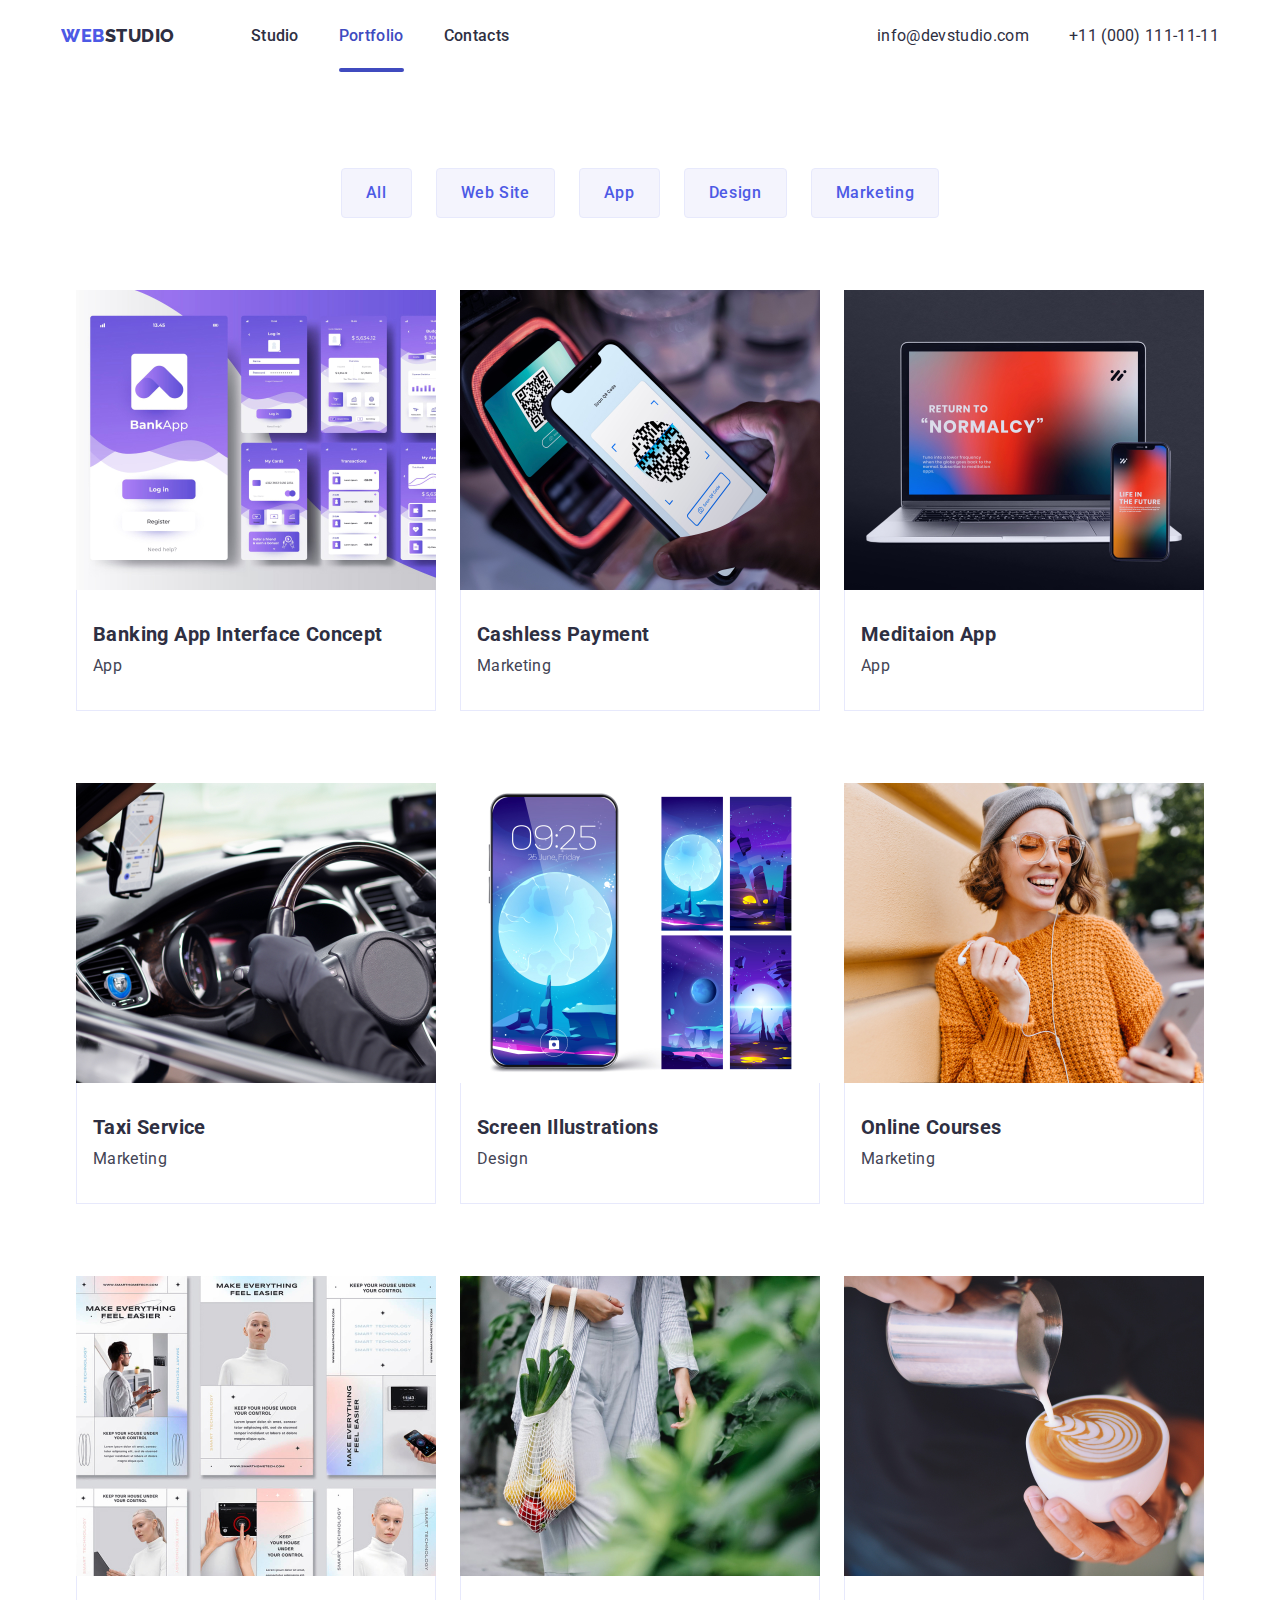
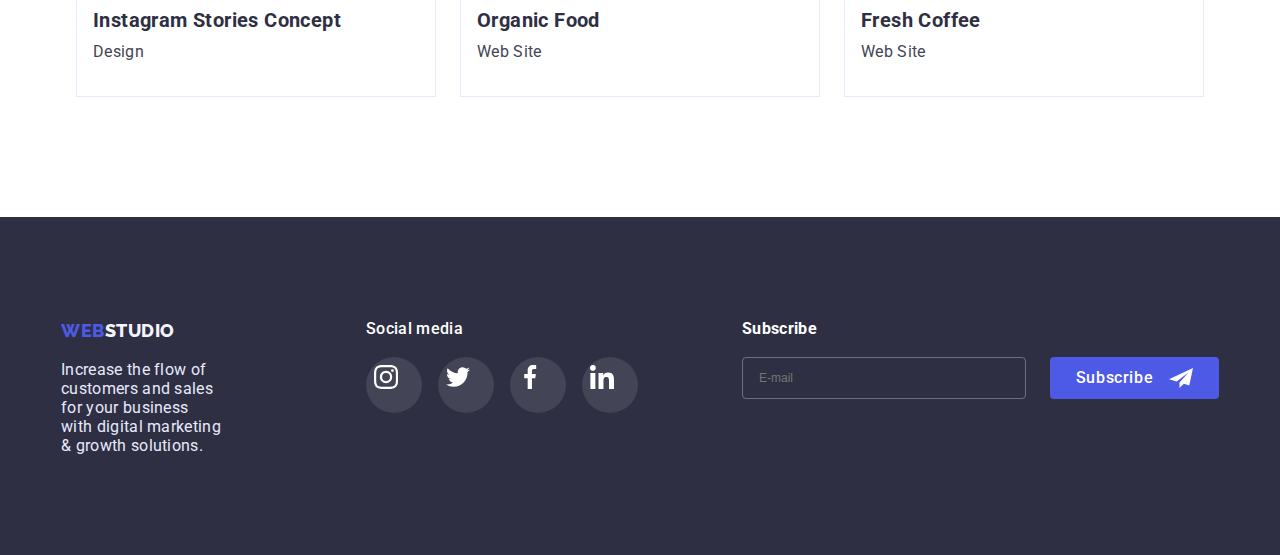
==== portfolio.html @ fb66b6a6 "Initial commit" ====
<!DOCTYPE html>
<html lang="en">
  <head>
    <meta charset="UTF-8" />
    <meta http-equiv="X-UA-Compatible" content="IE=edge" />
    <meta name="viewport" content="width=device-width, initial-scale=1.0" />
    <title>Portfolio</title>
    <link
      href="https://fonts.googleapis.com/css2?family=Raleway:wght@800&family=Roboto:wght@400;500;700;900&display=swap"
      rel="stylesheet"
    />
    <link
      rel="stylesheet"
      href="https://cdnjs.cloudflare.com/ajax/libs/modern-normalize/1.1.0/modern-normalize.min.css"
      integrity="sha512-wpPYUAdjBVSE4KJnH1VR1HeZfpl1ub8YT/NKx4PuQ5NmX2tKuGu6U/JRp5y+Y8XG2tV+wKQpNHVUX03MfMFn9Q=="
      crossorigin="anonymous"
      referrerpolicy="no-referrer"
    />
    <link rel="stylesheet" href="./css/styles.css" />
  </head>
  <body class="font-family">
    <!-- шапка профілю -->
    <header class="header">
      <div class="container header-container">
        
        <nav class="header-nav">
          <a href="./index.html" class="logo link"><span class="logo-part">Web</span>Studio</a>
          <button type="button" class="menu-toggle js-open-menu" aria-expanded="false" aria-controls="mobile-menu">
                    <svg class="mobile-icon" aria-label="mobile menu switcher">
                        <use href="./images/icons.svg#icon-menu-hamburger" class="icon-menu"></use>
                    </svg>
                </button>
          <ul class="site-nav list">
            <li  class="item"><a href="./index.html" class="link">Studio</a></li>
            <li  class="item">
              <a href="./portfolio.html" class="link active-link"
                >Portfolio</a
              >
            </li>
            <li class="item"><a href="#" class="link">Contacts</a></li>
          </ul>
        </nav>

        <address class="address-nav">
          <ul class="auth-nav list">
              <li class="item"><a href="mailto:info@devstudio.com" class="contacts link">info@devstudio.com</a></li>
              <li class="item"><a href="tel:+110001111111" class="contacts link">+11 (000) 111-11-11</a></li>
          </ul>
      </address>
      
    </div>
    </header>
    <!-- button-btn -->
    <main>
      <section class="section examples">
        <div class="container">
          <h1 hidden>All</h1>
          <ul class="list filter-btns">
            <li class="item">
              <button  type="button" class="button btn-secondary">All</button>
            </li>

            <li class="item"> 
              <button type="button" class="button btn-secondary" >Web Site</button>
            </li>

            <li class="item">
              <button type="button" class="button btn-secondary" >App</button>
            </li>

            <li class="item">
              <button  type="button" class="button btn-secondary">Design</button>
            </li>

            <li class="item">
              <button  type="button" class="button btn-secondary">Marketing</button>
            </li>
          </ul>

          <h2 hidden>Card</h2>

          <ul class="list works-list">
            <li class="portfolio">
              <a href="" class="link">
                <div class="product-thumb">
                  <img srcset="./images/portfolio1.jpg 1x, ./images/portfolio1@2x.jpg 2x" src="./images/portfolio1.jpg" alt="example of work 1" class="work-example" width="360">
                  <div class="overlay">
                    <p class="overlay-text">
                      14 Stylish and User-Friendly App Design Concepts · Task
                      Manager App · Calorie Tracker App · Exotic Fruit Ecommerce
                      App · Cloud Storage App
                    </p>
                  </div>
                </div>
                
                <div class="portfolio-content">
                  <h3 class="title">Banking App Interface Concept</h3>

                  <p class="text">App</p>
                </div>
              </a>
            </li>

            <li class="portfolio">
              <a href="" class="link">
                <div class="product-thumb">
                  <img srcset="./images/portfolio2.jpg 1x, ./images/portfolio2@2x.jpg 2x" src="./images/portfolio2.jpg" alt="example of work 3" class="work-example" width="360">
                  <div class="overlay-text">
                    <p >
                      14 Stylish and User-Friendly App Design Concepts · Task
                      Manager App · Calorie Tracker App · Exotic Fruit Ecommerce
                      App · Cloud Storage App
                    </p>
                  </div>
                </div>
                
          <div class="portfolio-content">
                  <h3 class="title">Cashless Payment</h3>
                  <p class="text">Marketing</p>
                </div>
              </a>
            </li>
            <li class="portfolio">
              <a href="" class="link">
                <div class="overlay">
                  <img srcset="./images/portfolio3.jpg 1x, ./images/portfolio3@2x.jpg 2x" src="./images/portfolio3.jpg" alt="example of work 3" class="work-example" width="360">
                  <div class="overlay-text">
                    <p >
                      14 Stylish and User-Friendly App Design Concepts · Task
                      Manager App · Calorie Tracker App · Exotic Fruit Ecommerce
                      App · Cloud Storage App
                    </p>
                  </div>
                  </div>
                <div class="portfolio-content">
                  <h3 class="title">Meditaion App</h3>
                  <p class="text">App</p>
                </div>
              </a>
            </li>
            <li class="portfolio">
              <a href="" class="link">
                <div class="overlay">
                  <img srcset="./images/portfolio4.jpg 1x, ./images/portfolio4@2x.jpg 2x" src="./images/portfolio4.jpg" alt="example of work 3" class="work-example" width="360">
                  <div class="overlay-text">
                    <p >
                      14 Stylish and User-Friendly App Design Concepts · Task
                      Manager App · Calorie Tracker App · Exotic Fruit Ecommerce
                      App · Cloud Storage App
                    </p>
                  </div>
                </div>
               
                <div class="portfolio-content">
                  <h3 class="title">Taxi Service</h3>
                  <p class="text">Marketing</p>
                </div>
              </a>
            </li>
            <li class="portfolio">
              <a href="" class="link">
                <div class="product-thumb">
                  <div class="overlay">
                    <img srcset="./images/portfolio5.jpg 1x, ./images/portfolio5@2x.jpg 2x" src="./images/portfolio5.jpg" alt="example of work 3" class="work-example" width="360">
                  <div class="overlay-text">
                    <p >
                      14 Stylish and User-Friendly App Design Concepts · Task
                      Manager App · Calorie Tracker App · Exotic Fruit Ecommerce
                      App · Cloud Storage App
                    </p>
                  </div>
                </div>
                </div>
                <div class="portfolio-content">
                  <h3 class="title">Screen Illustrations</h3>
                  <p class="text">Design</p>
                </div>
              </a>
            </li>
            <li class="portfolio">
              <a href="" class="link">
                <div class="product-thumb">
                  <img srcset="./images/portfolio6.jpg 1x, ./images/portfolio6@2x.jpg 2x" src="./images/portfolio6.jpg" alt="example of work 3" class="work-example" width="360">
                  <div class="overlay-text">
                    <p >
                      14 Stylish and User-Friendly App Design Concepts · Task
                      Manager App · Calorie Tracker App · Exotic Fruit Ecommerce
                      App · Cloud Storage App
                    </p>
                  </div>
                </div>
             
                <div class="portfolio-content">
                  <h3 class="title">Online Courses</h3>
                  <p class="text">Marketing</p>
                </div>
              </a>
            </li>
            <li class="portfolio">
              <a href="." class="link">
                <div class="product-thumb">
                  <div class="overlay">
                    <img srcset="./images/portfolio7.jpg 1x, ./images/portfolio7@2x.jpg 2x" src="./images/portfolio7.jpg" alt="example of work 3" class="work-example" width="360">
                  <div class="overlay-text">
                    <p >
                      14 Stylish and User-Friendly App Design Concepts · Task
                      Manager App · Calorie Tracker App · Exotic Fruit Ecommerce
                      App · Cloud Storage App
                    </p>
                  </div>
                </div>
              </div>
                <div class="portfolio-content">
                  <h3 class="title">Instagram Stories Concept</h3>
                  <p class="text">Design</p>
                </div>
              </a>
            </li>
            <li class="portfolio">
              <a href="" class="link">
                <div class="product-thumb">
                  <div class="overlay">
                  <img srcset="./images/portfolio8.jpg 1x, ./images/portfolio8@2x.jpg 2x" src="./images/portfolio8.jpg" alt="example of work 3" class="work-example" width="360">
                  <div class="overlay-text">
                  <p>
                      14 Stylish and User-Friendly App Design Concepts · Task
                      Manager App · Calorie Tracker App · Exotic Fruit Ecommerce
                      App · Cloud Storage App
                    </p>
                  </div>
                </div>
              </div>
                <div class="portfolio-content">
                  <h3 class="title">Organic Food</h3>
                  <p class="text">Web Site</p>
                </div>
              </a>
            </li>
            <li class="portfolio">
              <a href="" class="link">
                <div class="product-thumb">
                  <div class="overlay">
                  <img srcset="./images/portfolio9.jpg 1x, ./images/portfolio9@2x.jpg 2x" src="./images/portfolio9.jpg" alt="example of work 3" class="work-example" width="360">
                  <div class="overlay-text">
                    <p >
                      14 Stylish and User-Friendly App Design Concepts · Task
                      Manager App · Calorie Tracker App · Exotic Fruit Ecommerce
                      App · Cloud Storage App
                    </p>
                  </div>
                </div>
              </div>
                <a href="" class="link">
                            
                <div class="portfolio-content">
                  <h3 class="title">Fresh Coffee</h3>
                  <p class="text">Web Site</p>
                </div>
              </a>
            </li>
          </ul>
        </div>
      </section>
    </main>
    <footer class="footer">
    <div class="container ">
      <div class="footer-container">
        <div class="footer-info">
          <a href="./index.html" class="logo link footer-logo"><span class="logo-part">Web</span>Studio</a>
          <p class="footer-text">Increase the flow of customers and sales for your business with digital marketing
              & growth
              solutions.</p>

        </div>
        <!-- Sicial media icons -->
        <div class="footer-social-media">
          <p class="title">Social media</p>
          <ul class="list">
            <li class="item">
              <a class="link social-media-link" href="#">
                <svg class="sc-md-icon">
                  <use href="./images/icons.svg#icon-instagram"></use>
                </svg>
              </a>
            </li>

            <li class="item">
              <a class="link social-media-link" href="#">
                <svg class="sc-md-icon">
                  <use href="./images/icons.svg#icon-twitter"></use>
                </svg>
              </a>
            </li>
            <li class="footer-socials-item">
              <a class="link social-media-link" href="#">
                <svg class="sc-md-icon">
                  <use href="./images/icons.svg#icon-facebook"></use>
                </svg>
              </a>
            </li>
            <li class="footer-socials-item">
              <a class="link social-media-link" href="#">
                <svg class="sc-md-icon">
                  <use href="./images/icons.svg#icon-linkedin"></use>
                </svg>
              </a>
            </li>
          </ul>
        </div>
        <form action="#" class="subscribe-form">
          <h3 class="title footer-form-title">Subscribe</h3>
          <div class="subscribe-field">
              <label for="email" class="subscribe-field">
                  <input type="mail" name="email" id="email" placeholder="E-mail" class="mail-input">
              </label>
              <button type="submit" class=" button subscribe-button">
                  Subscribe
                  <svg class="subscribe-icon">
                      <use href="./images/icons.svg#icon-telegram"></use>
                  </svg>

              </button>
          </div>

      </form>
      </div>
      </div>
    </footer>
    <!-- mobile menu -->
    <div class="menu-container js-menu-container" id="mobile-menu">
      <button class="menu-toggle js-close-menu">
        <svg class="mobile-icon-close">
          <use href="./images/icons.svg#icon-close-black"></use>
        </svg>
      </button>
      <div class="mobile-nav">
        <ul class="mobile-menu list">
          <li class="item"><a href="./index.html" class="link current-mobile">Studio</a></li>
          <li class="item">
            <a href="./portfolio.html" class="link">Portfolio</a>
          </li>
          <li class="item"><a href="" class="link  ">Contacts</a></li>
        </ul>
        <div class="mobile-menu-contacts">
          <ul class="mobile-auth-nav list">
            <li class="item">
              <a href="tel:+110001111111" class="tel link "
                >+11 (000) 111-11-11</a
              >
            </li>
            <li class="item">
              <a href="mailto:info@devstudio.com" class="link mail"
                >info@devstudio.com</a
              >
            </li>
          </ul>
          <ul class="list soc-med-list">
            <li class="item">
              <a href="" class="soc-med-link">
                <svg class="soc-med-icon">
                  <use href="./images/icons.svg#icon-instagram"></use>
                </svg>
              </a>
            </li>
            <li class="item">
              <a href="" class="soc-med-link">
                <svg class="soc-med-icon">
                  <use href="./images/icons.svg#icon-twitter"></use>
                </svg>
              </a>
            </li>
            <li class="item">
              <a href="" class="soc-med-link">
                <svg class="soc-med-icon">
                  <use href="./images/icons.svg#icon-facebook"></use>
                </svg>
              </a>
            </li>
            <li class="item">
              <a href="" class="soc-med-link">
                <svg class="soc-med-icon">
                  <use href="./images/icons.svg#icon-linkedin"></use>
                </svg>
              </a>
            </li>
          </ul>
        </div>
      </div>
    </div>
  
    <script src="./js/modal-menu.js"></script>
  </body>
</html>
---- css/styles.css ----
:root {
    --primary-text-color: #434455;
    --secondary-text-color: #2E2F42;
    --third-text-color: #E7E9FC;

    --primary-bg-color: #fff;
    --second-bg-color: #F4F4FD;


    --accent-color: #4D5AE5;
    --secondary-accent-color: #404BBF;
    --customers-color: #8E8F99;
    
}

body {

    color: var(--primary-text-color);
    font-family: Roboto, sans-serif;
    letter-spacing: 0.02em;
    margin: 0;


}

h1,
h2,
h3,
h4,
h5,
h6,
p,
ul {
    margin: 0;

    padding: 0;
}



@media screen and (min-width: 320px) {

    html,
    .header,
    .footer,
    .container,
    .section,
    .backdrop,
    .menu-container {
        overflow-x: hidden;
    }

}




.section {
    padding-bottom: 77px;
    padding-top: 77px;
}



@media screen and (min-width: 768px) {
    .section {
        padding-bottom: 96px;
        padding-top: 96px;
      
    }
}



.container {
    margin-left: auto;
    margin-right: auto;
    width: 100%;

}


@media screen and (min-width: 428px) {

    .container,
    .footer-container {
        width: 396px;
    }
}


@media screen and (min-width: 768px) {
    .container {
        width: 768px;
    }

    .footer-container {
        width: 552px;
    }
}



@media screen and (min-width: 1200px) {

    .container,
    .footer-container {
        width: 100%;
        max-width: 1158px;
    }
}

.logo {
    color: var(--secondary-text-color);
    font-family: Raleway, sans-serif;
    ;
    font-weight: 800;
    font-size: 18px;
    letter-spacing: 0.03em;
    text-transform: uppercase;
    line-height: 1.17;
}



.logo-part {
    color: var(--accent-color);
}

.hero-title {
    font-size: 36px;
    color: var(--primary-bg-color);
    letter-spacing: 0.02em;
    line-height: 1.07;
    text-align: center;
    
    margin-bottom: 72px;
    margin-left: auto;
    margin-right: auto;

}

@media screen and (max-width: 767px) {
    .hero-title {
        width: calc(100% - 112px);
        max-width: 318px;
    }
}

@media screen and (min-width: 768px) {
    .hero-title {
        width: 496px;
        font-size: 56px;
        margin-bottom: 40px;
    }
}

@media screen and (min-width: 1200px) {
    .hero-title {

        text-align: center;
        margin: 0 auto 48px auto;
        width: 496px;


    }
}


.section-title {
    font-size: 36px;
    line-height: 1.11;
    color: var(--secondary-text-color);
    text-transform: capitalize;
    text-align: center;
    letter-spacing: 0.02em;
}

.title {
    font-size: 20px;
    color: var(--secondary-text-color);
    line-height: 1.2;
    letter-spacing: 0.02em;
    margin-bottom: 1px;
}


.text {
    line-height: 1.5;
    color: var(--primary-text-color);
}



.list {
    list-style: none;
}

.link {
    text-decoration: none;
}

.button {
    color: var(--primary-bg-color);
    background-color: var(--accent-color);
    border-radius: 4px;
    border: 1px solid transparent;
    font-family: Roboto, sans-serif;
    letter-spacing: 0.04em;
    font-size: 16px;
    font-weight: 500;
    line-height: 1.5;
    cursor: pointer;
    min-width: 169px;
    text-align: center;
    padding: 16px 32px;
    transition-property: color, background-color, box-shadow;
    transition-duration: 250ms;
    transition-timing-function: cubic-bezier(0.4, 0, 0.2, 1);
}



.button:hover,
.button:focus {
    color: var(--primary-bg-color);
    background-color: var(--secondary-accent-color);
    box-shadow: 0px 4px 4px rgba(0, 0, 0, 0.15);
}


.header-nav {
    display: flex;
    align-items: center;
}

@media screen and (max-width: 767px) {
    .header {
        padding: 24px 16px;
    }

    .site-nav,
    .address-nav {
        display: none;
    }


    .header-nav {
        display: flex;
        justify-content: space-between;
        align-items: center;

    }

    .menu-toggle {
        width: 40px;
        height: 40px;
        background-color: transparent;
        border: none;

        cursor: pointer;
    }

    .mobile-icon {
        display: inline-block;
        width: 32px;
        height: 22px;
        stroke: #2E2F42;
        stroke-linecap: round;
        stroke-linejoin: round;
        stroke-width: 3px;
    }
}

@media screen and (min-width: 768px) {

    .menu-toggle {
        display: none;
    }

    .container.header-container {
        display: flex;
        align-items: center;

    }

    .header-nav {
        display: flex;
        align-items: center;
    }

    .site-nav {
        display: flex;
        margin-left: 76px;
    }

    .site-nav .item:not(:last-child) {
        margin-right: 40px;
    }

    .site-nav .link {
        display: block;
        padding-top: 24px;
        padding-bottom: 24px;

        color: var(--secondary-text-color);
        font-weight: 500;
        font-size: 16px;
        line-height: 1.5;
        letter-spacing: 0.02em;
        transition-property: color;
        transition-duration: 250ms;
        transition-timing-function: cubic-bezier(0.4, 0, 0.2, 1);

    }

    .site-nav .link:hover,
    .site-nav .link:focus {
        color: var(--secondary-accent-color);
    }

    .site-nav .active-link {
        position: relative;
        color: var(--secondary-accent-color);
    }

    .site-nav .active-link::after {
        content: '';

        position: absolute;
        bottom: 0;
        left: 0;

        width: 100%;
        height: 4px;
        background-color: var(--secondary-accent-color);
        border-radius: 2px;

    }

    .address-nav {
        display: flex;
        margin-left: auto;

    }

    .auth-nav {
        display: flex;
    }

    .auth-nav .item:not(:last-child) {
        margin-right: 40px;
    }

    .auth-nav .contacts {
        font-size: 16px;
        color: var(--secondary-text-color);
        line-height: 1.5;
        letter-spacing: 0.02em;
        font-style: normal;
        transition-property: color;
        transition-duration: 250ms;
        transition-timing-function: cubic-bezier(0.4, 0, 0.2, 1);

    }

    .auth-nav .contacts:hover,
    .auth-nav .contacts:focus {

        color: var(--secondary-accent-color);

    }

}
@media screen and (min-width: 768px) and (max-width: 1200px) {
    .auth-nav {
        flex-direction: column;

    }

    .auth-nav .contacts.link {
        margin-left: auto;
    }

    .auth-nav .item:not(:last-child) {
        margin-right: 0;
    }
}

/* Footer */
.footer {
    padding-top: 96px;
    padding-bottom: 96px;
    background-color: var(--secondary-text-color);
    color: var(--third-text-color);
}

.footer-container {
    margin-right: auto;
    margin-left: auto;
    display: flex;


}

.footer-logo {
    color: var(--second-bg-color);
    line-height: 1.5;
    letter-spacing: 0.03em;
    margin-bottom: 16px;
}

.footer-social-media .title {
    font-size: 16px;
    line-height: 1.5;
    font-weight: 500;
    color: var(--primary-bg-color);
    margin-bottom: 16px;
}

.footer-info .footer-text {
    margin-top: 16px;
}


@media screen and (max-width: 767px) {
    .footer-info {
        text-align: center;
    }

    .footer-info .footer-text {
        text-align: left;
    }
}

.footer-social-media .list {
    display: flex;
    justify-content: center;
    gap: 16px;


}


.social-media-link {
    display: inline-block;
    height: 40px;
    width: 40px;
    background-color: var(--primary-text-color);
    color: var(--primary-bg-color);
    border-radius: 50%;
    padding: 8px;
    transition-property: background-color;
    transition-duration: 250ms;
    transition-timing-function: cubic-bezier(0.4, 0, 0.2, 1);


}


.social-media-link:hover,
.social-media-link:focus {
    background-color: #31D0AA;

}


.sc-md-icon {
    display: block;
    width: 24px;
    height: 24px;
    top: 50%;
    left: 50%;
    fill: currentColor;
}


@media screen and (max-width: 767px) {


    .footer-container {
        flex-direction: column;
        gap: 72px;
        justify-content: center;
    }

    .container .footer-info {
        width: 268px;
        margin-right: auto;
        margin-left: auto;
    }

    .footer-logo {
        margin-left: auto;
        margin-right: auto;
        text-align: center;

    }

    .footer-social-media {
        margin-right: auto;
        margin-left: auto;

    }

    .footer-social-media .title {
        margin-left: auto;
        margin-right: auto;
        text-align: center;

    }
}


@media screen and (min-width: 768px) {

    .footer-container {
        flex-wrap: wrap;
        justify-content: left;
    }

    .container .footer-info {
        width: 264px;

    }

}

@media screen and (min-width: 768px) and (max-width: 1999px) {

    .footer-container {
        gap: 72px 24px;
    }
}

@media screen and (min-width: 1200px) {
    .footer {
        padding-top: 100px;
        padding-bottom: 100px;
        padding-left: 0;
        background-color: var(--secondary-text-color);
        color: var(--third-text-color);
    }

    .footer-container {
        flex-wrap: nowrap;
        flex-direction: row;
        justify-content: center;
    }

    .container .footer-info {
        width: 264px;
        margin-right: 0;
    }

    .footer-social-media {
        margin-right: 80px;
        margin-left: 120px;
    }

}


/* footer-form */

.footer-form-title {
    font-size: 16px;
    margin-bottom: 16px;
    line-height: 1.5;
    color: var(--primary-bg-color)
}

.subscribe-field {
    display: flex;
    align-items: center;
    gap: 16px;
}

.mail-input {

    padding-left: 16px;
    padding-top: 8px;
    padding-bottom: 8px;
    font-size: 12px;
    line-height: 2;
    background-color: transparent;
    color: var(--third-text-color);
    border: 1px solid rgba(255, 255, 255, 0.3);
    border-radius: 4px;
}

.subscribe-button {
    padding: 8px 24px;
    display: flex;
    gap: 16px;
    justify-content: center;
    align-items: center;
}

.subscribe-icon {
    width: 24px;
    height: 24px;
 fill: currentColor;

}

@media screen and (max-width: 480px) {
    .mail-input {
        width: 100%;
        max-width: 396px;

    }
}


@media screen and (min-width: 480px) and (max-width: 767px) {
    .mail-input {
        width: 396px;

    }
}

@media screen and (max-width: 767px) {
    .footer-form-title {
        text-align: center;
    }

    .subscribe-field {
        flex-direction: column;
        justify-content: center;
    }


}



@media screen and (min-width: 768px) {
    .subscribe-field {
        flex-direction: row;
        gap: 24px;

    }

    .mail-input {
        width: 264px;
    }

}

/* hero section */

.hero {
    background-color: #2E2F42;
    text-align: center;
    width: 100%;
    max-width: 428px;
    max-height: 432px;
    padding: 112px 0;
    margin-left: auto;
    margin-right: auto;
    

    background-position: center;
    background-repeat: no-repeat;
    background-size: cover;

}



@media (min-device-pixel-ratio: 2),
(-webkit-min-device-pixel-ratio: 2),
(min-resolution: 192dpi),
(min-resolution: 2dppx) {
    .hero {
        background: linear-gradient(to right, rgba(46, 47, 66, 0.7), rgba(46, 47, 66, 0.7)), url(..//images/mobile-bg-img@2x.jpg);
        background-position: center;
        background-repeat: no-repeat;
        background-size: cover;
    }
}

@media (min-width: 768px) and (max-width: 1199px) {
    .hero {
        background: linear-gradient(to right, rgba(46, 47, 66, 0.7), rgba(46, 47, 66, 0.7)), url(../images/tablet-bg-img.jpg);
        background-position: center;
        max-width: 768px;
        max-height: 436px;
        padding-top: 112px;
        padding-bottom: 108px;


    }
}

@media (min-width: 768px) and (max-width: 1199px) and (min-device-pixel-ratio: 2),
(min-width: 768px) and (max-width: 1199px) and (-webkit-min-device-pixel-ratio: 2),
(min-width: 768px) and (max-width: 1199px) and (min-resolution: 192dpi),
(min-width: 768px) and (max-width: 1199px) and (min-resolution: 2dppx) {
    .hero {
        background: linear-gradient(to right, rgba(46, 47, 66, 0.7), rgba(46, 47, 66, 0.7)), url(../images/tablet-bg-img@2x.jpg);
        background-position: center;
        background-repeat: no-repeat;
        background-size: cover;


    }
}

@media (min-width: 1200px) {
    .hero {
        background: linear-gradient(to right, rgba(46, 47, 66, 0.7), rgba(46, 47, 66, 0.7)), url(..//images/bg-image.jpg);
        
        max-width: 1440px;
        max-height: 600px;
        padding-top: 188px;
        padding-bottom: 188px;
    }
}

@media (min-width: 1200px) and (min-device-pixel-ratio: 2),
(min-width: 1200px) and (-webkit-min-device-pixel-ratio: 2),
(min-width: 1200px) and (min-resolution: 192dpi),
(min-width: 1200px) and (min-resolution: 2dppx) {
    .hero {
        background: linear-gradient(to right, rgba(46, 47, 66, 0.7), rgba(46, 47, 66, 0.7)), url(..//images/bg-image@2x.jpg);
        background-position: center;
        background-repeat: no-repeat;
        background-size: cover;
   
    }
}  




section.services {
    padding-top: 0;


}

.services .section-title,
.team .section-title,
.customers .section-title {
    margin-bottom: 72px;
}

img.teammember,
.service-list img,
img.worke-xample {
    display: block;
}



/*-Advantages- */
.advantages-list .title {
    margin-bottom: 8px;
    font-size: 36px;
}

.advantages-list .text {
    font-size: 16px;
}

@media screen and (max-width: 767px) {
    .values .container {
        padding-right: 16px;
        padding-left: 16px;
    }

    .advantages-list .item:not(:last-child) {
        margin-bottom: 72px;
    }

    .advantages-list .title {
        text-align: center;
        margin-right: auto;
        margin-left: auto;
    }
}

@media screen and (max-width: 1999px) {
    .advantages-list .thumb {
        display: none;
    }

}

@media screen and (max-width: 1999px) {
    .advantages-list .thumb {
        display: none;
    }

}


@media screen and (min-width: 768px) {
    .values .container {
        padding-right: 15px;
        padding-left: 15px;

    }

    .advantages-list.list {
        display: flex;
        flex-wrap: wrap;
        gap: 72px 24px;
    }

    .service-list.list {
        display: flex;
        flex-wrap: wrap;

    }



    .advantages-list .item {
        flex-basis: calc((100% - 24px)/2);
    }


}


@media screen and (min-width: 1200px) {

    .advantages-list .item {
        flex-basis: calc((100% - 24px*3)/4);
       

    }

    .advantages-list.list {
        display: flex;
        flex-wrap: nowrap;
        gap: 24px;
    }

    .advantages-list .thumb {
        display: flex;
        height: 112px;
        background-color: var(--second-bg-color);
        margin-bottom: 8px;
        color: var(--secondary-text-color);
        align-items: center;
        justify-content: center;
    }

   
    .advantages-list .title {
        font-size: 20px;
    }

    .advantages-list {
        gap: 24px;
    }
}


.thumb .advantage-icon {
    fill: currentColor;
    display: inline-block;
    width: 64px;
    height: 64px;
}




@media screen and (max-width: 1999px) {
    section.services {
        display: none;
    }
}

.service-list.list {
    display: flex;
    flex-wrap: wrap;
    gap: 24px;
}

.service-list .item {
    flex-basis: content;

}

section.services {
    padding-top: 0;


}


/* Team-section */
.section.team {
    background-color: var(--second-bg-color);
}


.team-list .team-item {
    background-color: var(--primary-bg-color);
    box-shadow: 0px 1px 6px rgba(46, 47, 66, 0.08), 0px 1px 1px rgba(46, 47, 66, 0.16), 0px 2px 1px rgba(46, 47, 66, 0.08);
    border-radius: 0px 0px 4px 4px;
}


@media screen and (max-width: 767px) {
    .section.team {
        padding-top: 96px;
        padding-bottom: 128px;
    }

    .team .container {
        text-align: center;
    }

    .team-list {
        display: inline-block;


    }

    .team-list .item {
        margin-right: auto;
        margin-left: auto;
    }

    .team-list .team-item:not(:last-child) {
        margin-bottom: 72px;
    }
}

@media screen and (min-width: 768px) {
    .section.team {
        padding-bottom: 104px;
    }

    .team-list {
        display: flex;
        flex-wrap: wrap;
        justify-content: center;
        gap: 64px 24px;
    }

    .team-list .item {
        overflow: hidden;

    }
}




@media screen and (min-width: 1200px) {
    .team-list {
        display: flex;
        gap: 24px;
    }

    .list.team-list .item {
        flex-basis: 264px;
    }
}

.team-list .team-info {
    text-align: center;
    padding-top: 32px;
    padding-bottom: 32px;
    padding-left: 16px;
    padding-right: 16px;
}

.team-info .text {
    margin-bottom: 8px;
}

.team-list .title {
    margin-bottom: 8px;
}

.team-list .teammember {
    display: block;
}



.team-info .list {
    display: flex;
    gap: 24px;
    justify-content: center;
}

.soc-med-link {
    width: 40px;
    height: 40px;
    display: inline-block;
    background-color: var(--accent-color);
    color: var(--primary-bg-color);
    border-radius: 50%;
    padding: 12px;
    transition-property: background-color;
    transition-duration: 250ms;
    transition-timing-function: cubic-bezier(0.4, 0, 0.2, 1);
}


.soc-med-link:hover,
.soc-med-link:focus {
    background-color: var(--secondary-accent-color);

}

.soc-med-icon {
    width: 16px;
    height: 16px;
    fill: currentColor;
}

/* Customers */
.customers-list {
    display: flex;
    flex-wrap: wrap;
    gap: 72px 16px;
    justify-content: center;
}

.customer-item .item {
    width: 190px;
    height: 88px;
}

.customer-item .link {
    display: inline-block;
    border: 1px solid var(--customers-color);
    border-radius: 4px;
    color: var(--customers-color);
    transition-property: border-color, color;
    transition-duration: 250ms;
    transition-timing-function: cubic-bezier(0.4, 0, 0.2, 1);
}

.customer-icon {
    display: block;
    fill: currentColor;
}



.customer-item .link:hover,
.customer-item .link:focus {
    border-color: var(--secondary-accent-color);
    color: var(--secondary-accent-color);
}

.customers-list .item {
    display: flex;
    flex-wrap: wrap;
    gap: 72px 16px;
    justify-content: center;
}
.customer-item .item {
    flex-basis: calc((100% - 16px)/2);
}

.customer-icon {
    width: 110px;
    height: 56px;
    transition-property: fill;
    transition-duration: 250ms;
    transition-timing-function: cubic-bezier(0.4, 0, 0.2, 1);
}

.customer-item .link {
 
    padding: 16px 40px;
}


@media screen and (min-width: 768px) {
    .customers .container {
        width: 552px;
        padding: 0;
    }

    .customers-list {
        flex-wrap: wrap;
        column-gap: 24px;
        row-gap: 72px;
    }
  
    .customers-list .item {

        flex-basis: calc ((100% - 2 *24px)/3);
    }

    .customer-icon {
        width: 104px;
        height: 56px;
    }

    .customer-item .link {
        width: 168px;
        height: 88px;
        padding: 16px 31px;
    }
   
}



@media screen and (min-width: 1200px) {
    .customers .container {
        width: 1128px;

    }

    .customers-list {
        flex-wrap: nowrap;
        gap: 24px;
    }


}
.customers-list{
    display: flex;
    justify-content: center;
    gap: 24px;
}
    


.customer-item .link{
    display: inline-block;
    width: 168px;
    height: 88px;
    padding: 16px 31px;
    border: 1px solid var(--customers-color);
    border-radius: 4px;
    color: var(--customers-color);
    transition-property: border-color, color;
    transition-duration: 250ms;
    transition-timing-function: cubic-bezier(0.4, 0, 0.2, 1);
}
.customer-item .link:hover, .customer-item .link:focus{
    border-color: var(--secondary-accent-color);
    color: var(--secondary-accent-color);
  
 }

/* Portfolio */

 .button.btn-secondary {
    color: var(--accent-color);
    background-color: var(--second-bg-color);
    border-color: var(--third-text-color);

    min-width: 69px;
    padding: 12px 24px;

    transition-property: background-color, color, box-shadow, border;
    transition-duration: 250ms;
    transition-timing-function: cubic-bezier(0.4, 0, 0.2, 1);


}


.button.btn-secondary:hover,
.button.btn-secondary:focus {
    color: var(--primary-bg-color);
    background-color: var(--secondary-accent-color);
    border: none;
    box-shadow: 0px 3px 1px rgba(0, 0, 0, 0.1), 0px 2px 1px rgba(0, 0, 0, 0.08), 0px 2px 2px rgba(0, 0, 0, 0.12);

}

.list.filter-btns {
    display: flex;
    column-gap: 24px;
    justify-content: center;
    margin-bottom: 72px;

}

img.work-example {
    display: block;

}

.portfolio {

    transition-property: box-shadow;
    transition-duration: 250ms;
    transition-timing-function: cubic-bezier(0.4, 0, 0.2, 1);
}

@media screen and (max-width: 767px) {
    .examples {

        margin-bottom: 0;
        padding-top: 48px;

        padding-bottom: 16px;
    }

    .list.filter-btns {
        flex-wrap: wrap;
        row-gap: 16px;
        justify-content: left;
        padding-left: 16px;
        margin-bottom: 48px;
    }

    .list.works-list .portfolio {
        margin-right: auto;
        margin-left: auto;
        margin-bottom: 48px;
        width: 100%;
        max-width: 396px;
        overflow: hidden;
    }

    img.work-example {
        width: 396px;
    }
}

@media screen and (min-width: 768px) {
    .examples {
        padding-top: 64px;

        padding-right: 16px;
    }

    .list.works-list {
        display: flex;
        flex-wrap: wrap;
        gap: 72px 24px;
        justify-content: center;
    }

    .list.works-list .portfolio {
        flex-basis: calc((100% - 24px)/2);
        max-width: 356px;

    }

    img.work-example {
        width: 356px;
    }
}


@media screen and (min-width: 1200px) {

    .examples {
        padding-top: 96px;
        padding-bottom: 120px;
        padding-left: 0;
        padding-right: 0
    }

    .list.works-list .portfolio {
        flex-basis: calc((100% - 2*24px)/3);
        max-width: 360px;
        gap: 48px 24px;
    }

    img.work-example {
        width: 360px;
    }


}



.portfolio:hover,
.portfolio:focus {
    box-shadow: 0px 1px 6px rgba(46, 47, 66, 0.08), 0px 1px 1px rgba(46, 47, 66, 0.16), 0px 2px 1px rgba(46, 47, 66, 0.08);
}


.portfolio-content {
    padding-left: 16px;
    padding-bottom: 32px;
    padding-top: 32px;
    border-right: 1px solid var(--third-text-color);
    border-left: 1px solid var(--third-text-color);
    border-bottom: 1px solid var(--third-text-color);

}

.portfolio-content .title {
    margin-bottom: 8px;
}

.product-thumb {
    position: relative;
}




.overlay::before {
    display: inline-block;
    content: "";
    position: absolute;
    top: 0;
    left: 0;
    width: 100%;
    height: 100%;
    background-color: #4D5AE5;
    opacity: 0;
    transition-property: opacity, transform;
    transition-duration: 250ms;
    transition-timing-function: cubic-bezier(0.4, 0, 0.2, 1);
    transform: scaleY(0);
     transform: translateY(100%); 
    transform-origin: bottom;

}

.portfolio:hover .overlay::before,
.portfolio:focus .overlay::before {
    opacity: 1;
    transform: scaleY(1);
     transform: translateY(0);
}


.overlay-text {
    color: var(--second-bg-color);
    opacity: 0;
    position: absolute;
    top: 40px;
    left: 32px;
    right: 32px;
    transform: translateY(260px);
    opacity: 0;
    transition-property: opacity, transform;
    transition-duration: 250ms;
    transition-timing-function: cubic-bezier(0.4, 0, 0.2, 1);
}

.portfolio:hover .overlay-text,
.portfolio:focus .overlay-text {
    transform: translateY(0);
    opacity: 1;
}



/* Modal */
.backdrop {
    position: fixed;
    top: 0;
    left: 0;
    display: flex;
    justify-content: center;
    align-items: center;
    padding: 20px 0;
    width: 100%;
    /* height: 100%; */
    background-color: rgba(46, 47, 66, 0.4);
    transition-property: opacity, transform, background-color, visibility;
    transition-duration: 250ms;
    transition-timing-function: cubic-bezier(0.4, 0, 0.2, 1);
    overflow-y: hidden;
}

.backdrop.is-hidden {
    opacity: 0;
    pointer-events: none;
    visibility: hidden;
}

.modal {
    width: 100%;
    max-width: 394px;
    position: relative;
   background-color: var(--primary-bg-color);
    opacity: 1;
    transition-property: opacity,transform,background-color,visibility;
    transition-duration: 250ms;
    transition-timing-function: cubic-bezier(0.4, 0, 0.2, 1);

    padding: 72px 16px 24px 16px;
    overflow-y: hidden;
    overflow-x: hidden;

}

    
@media screen and (min-width: 480px) {
    .modal {
        height: 100%;
        max-height: 586px;
    }
}

@media screen and (min-width: 768px) {}

@media screen and (min-width: 1200px) {
    .backdrop {
        padding: 20px 0;
    }

    .modal {
        max-width: 408px;
        max-height: 576px;

    }

}

.modal .close-button {
    position: absolute;
    top: 24px;
    right: 24px;

    width: 24px;
    height: 24px;
    background-color: var(--third-text-color);
    color: #000;
    border: 1px solid rgba(0, 0, 0, 0.1);
    border-radius: 50%;
    margin: 0;

    cursor: pointer;
    transition-property: color, background-color;
    transition-duration: 250ms;
    transition-timing-function: cubic-bezier(0.4, 0, 0.2, 1);


}


.modal .close-button:hover,
.modal .close-button:focus {
    background-color: var(--secondary-accent-color);
    color: var(--primary-bg-color);
}

.close-button .close-icon {
    display: block;
    width: 8px;
    height: 8px;

    fill: currentColor;
    margin: 0;
    position: absolute;
    top: 50%;
    left: 50%;
    transform: translate(-50%, -50%);

}


.form-description {
    margin-bottom: 16px;
    text-align: center;
    line-height: 1.5;
    font-weight: 500;
}




.modal-label {
    max-width: 360px;
    display: flex;
    flex-direction: column;
    gap: 4px;
    color: var(--customers-color);
    font-size: 12px;
    line-height: 1.16;
    position: relative;
    margin-bottom: 8px;
    height: 58px;


}


.form-input {
    border: 1px solid rgba(33, 33, 33, 0.2);
    border-radius: 4px;
    padding-left: 16px;
    padding-top: 8px;
    padding-bottom: 8px;
    transition-property: color, border;
    transition-duration: 250ms;
    transition-timing-function: cubic-bezier(0.4, 0, 0.2, 1);
    outline: 0px;
    color: var(--secondary-text-color);
    padding-left: 38px;



}

.form-input:focus-visible,
.form-input:focus {
    border: 1px solid var(--accent-color);
    color: var(--accent-color);

}


.input-icon {
    width: 18px;
    height: 24px;
    position: absolute;
    top: 21px;
    left: 16px;

    display: inline-block;
    fill: var(--secondary-text-color);
    transition-property: fill;
    transition-duration: 250ms;
    transition-timing-function: cubic-bezier(0.4, 0, 0.2, 1);
}

.form-input:focus-visible + .input-icon,
.form-input:focus+.input-icon {
    fill: var(--accent-color);

}


.textarea-label {
    height: 138px;
}

.textarea {
    resize: none;
    padding-left: 16px;
    height: 120px;
}

.textarea:placeholder {
    color: rgb(117, 117, 117, 0.5)
}

.modal-checkbox{
    display: block;
    margin-bottom: 24px;
    margin-top: 16px;
    font-size: 12px;
    position: relative;
    padding-left: 24px;
}

.form-button {
    text-align: center;
}

.checkbox{
    appearance: none;
    -webkit-appearance: none;
    -moz-appearance: none;
}

.click-icon{
    display: inline-block;
    width: 16px;
    height: 16px;
    background-color: #fff;
    fill: #fff;
    position: absolute;
    top: -1px;
    left: 0px;
    border: 1.25px solid var(--secondary-text-color);
    border-radius: 2px;
    transition-property: fill, border, background-color;
    transition-duration: 250ms;
    transition-timing-function: cubic-bezier(0.4, 0, 0.2, 1);
}


.checkbox:checked + .click-icon{
    background-color: var(--secondary-accent-color);
    fill: #fff;
    border: none;
}
/* Mobile menu */
.menu-container {
    position: fixed;
    top: 0;
    left: 0;
    width: 100%;
    height: 100%;
    padding: 80px 50px 40px 40px;

    background-color: var(--primary-bg-color);
    z-index: 2;

    transform: translateX(100%);
    transition-property: transform;
    transition-duration: 250ms;
    transition-timing-function: cubic-bezier(0.4, 0, 0.2, 1);
    overflow-y: hidden;
    overflow-x: hidden;


}

.menu-container.is-open {
    transform: translateX(0);
}

.menu-toggle.js-close-menu {
    position: absolute;
    top: 40px;
    right: 40px;

    width: 24px;
    height: 24px;
    background-color: var(--third-text-color);
    color: #000;
    border: 1px solid rgba(0, 0, 0, 0.1);
    border-radius: 50%;
    margin: 0;

    cursor: pointer;
    transition-property: color, background-color;
    transition-duration: 250ms;
    transition-timing-function: cubic-bezier(0.4, 0, 0.2, 1);

}

.menu-toggle.js-close-menun:hover,
.menu-toggle.js-close-menu:focus {
    background-color: var(--secondary-accent-color);
    color: var(--primary-bg-color);
}


.mobile-icon-close {
    display: block;
    width: 8px;
    height: 8px;
    fill: currentColor;
    margin: 0;
    position: absolute;
    top: 50%;
    left: 50%;
    transform: translate(-50%, -50%);
}

.mobile-nav {
    width: 100%;
    height: 100%;
    max-width: 428px;
    max-height: 796px;
    margin-left: auto;
    margin-right: auto;
    display: flex;
    flex-direction: column;
    justify-content: space-evenly;

}
.link.current-mobile {
    color: var(--secondary-accent-color);
}


.mobile-menu-contacts {
    margin-top: auto;
}

.mobile-menu .item:not(:last-child) {
    margin-bottom: 40px;
}

.mobile-menu .link {
    display: block;

    color: var(--secondary-text-color);
    font-weight: 500;
    font-size: 36px;
    font-weight: 700;
    line-height: 1.5;
    letter-spacing: 0.02em;
    transition-property: color;
    transition-duration: 250ms;
    transition-timing-function: cubic-bezier(0.4, 0, 0.2, 1);

}

.mobile-menu .link:hover,
.mobile-menu .link:focus {
    color: var(--secondary-accent-color);
}

.mobile-auth-nav {
    margin-bottom: 48px;
}

.mobile-auth-nav .link {
    color: var(--primary-text-color);
    transition-property: color;
    transition-duration: 250ms;
    transition-timing-function: cubic-bezier(0.4, 0, 0.2, 1);
    font-size: 20px;

}

.mobile-auth-nav .link:hover,
.mobile-auth-nav .link:focus {
    color: var(--accent-color);
}

.mobile-auth-nav .item {
    margin-bottom: 40px;
}

.tel.link {
    font-size: 36px;
    font-weight: 600px;

}

.menu-container .soc-med-list {
    display: flex;
    flex-wrap: wrap;
    gap: 56px
}
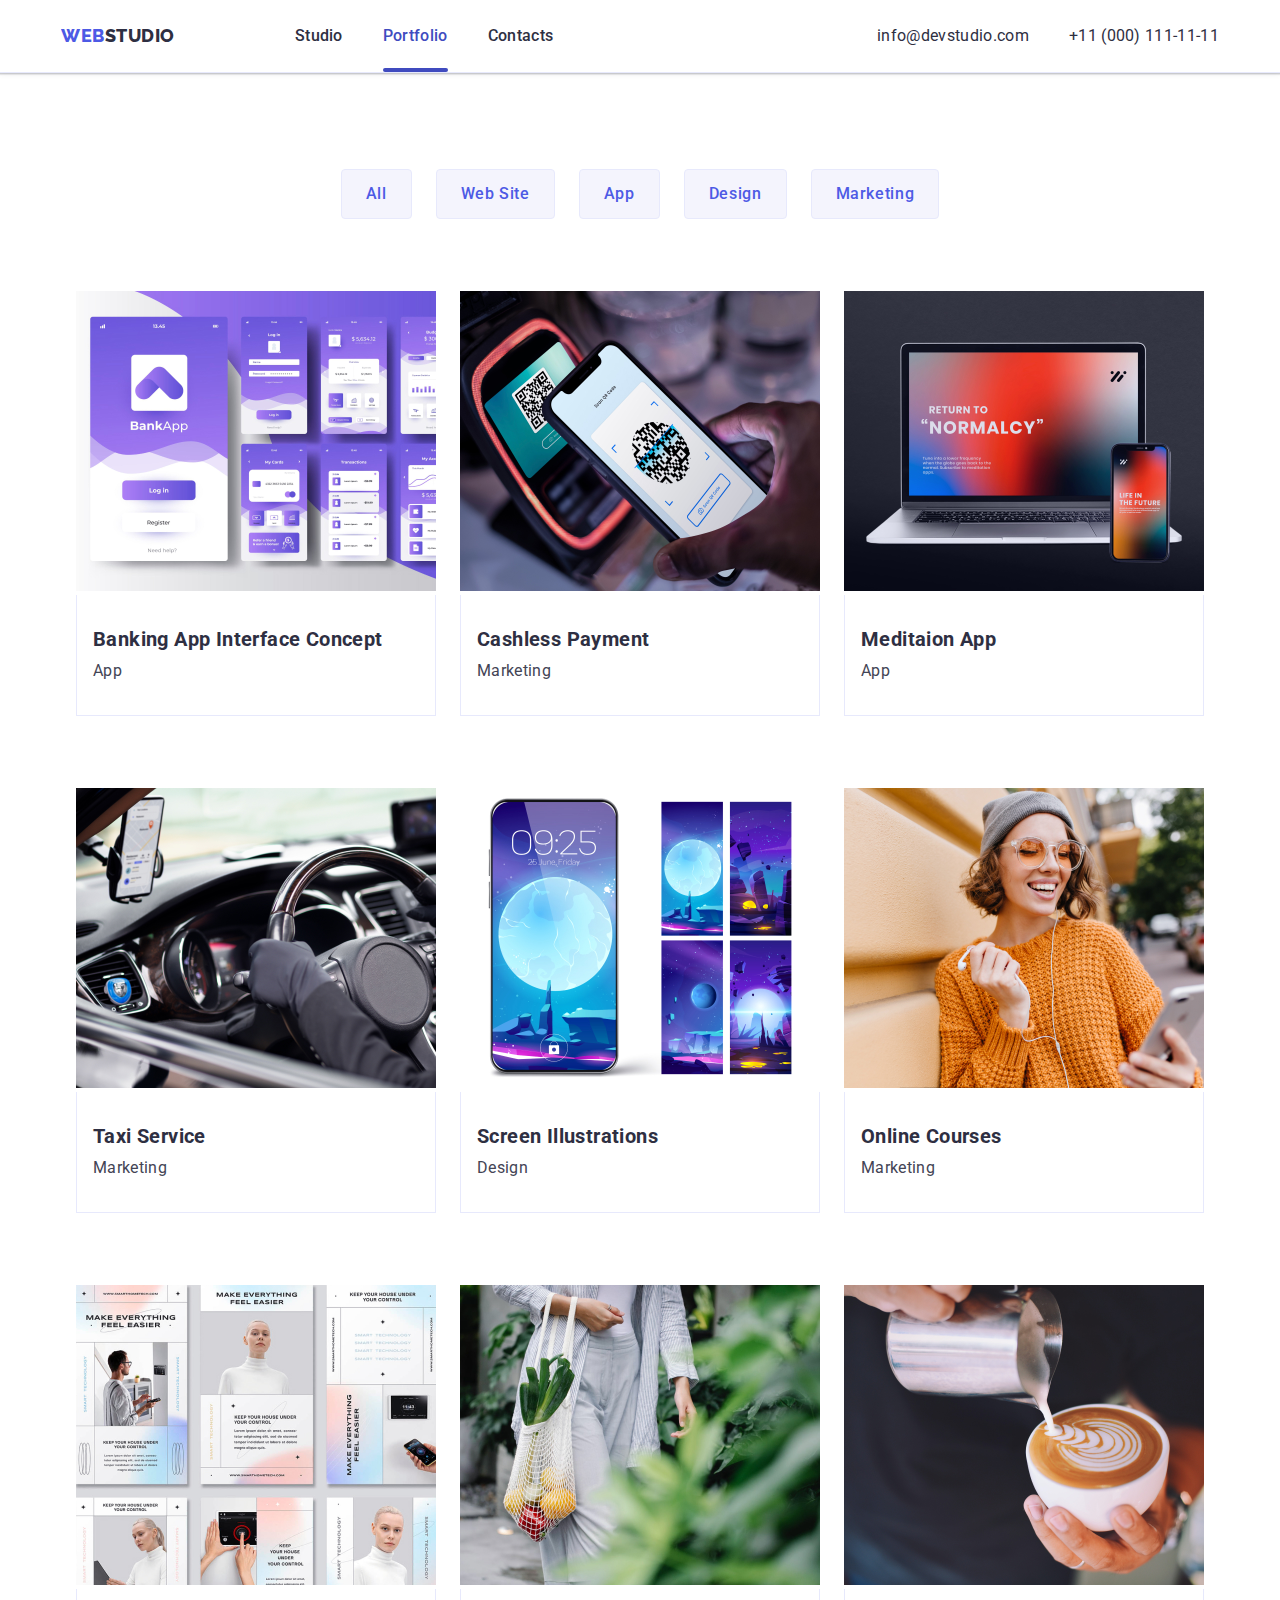
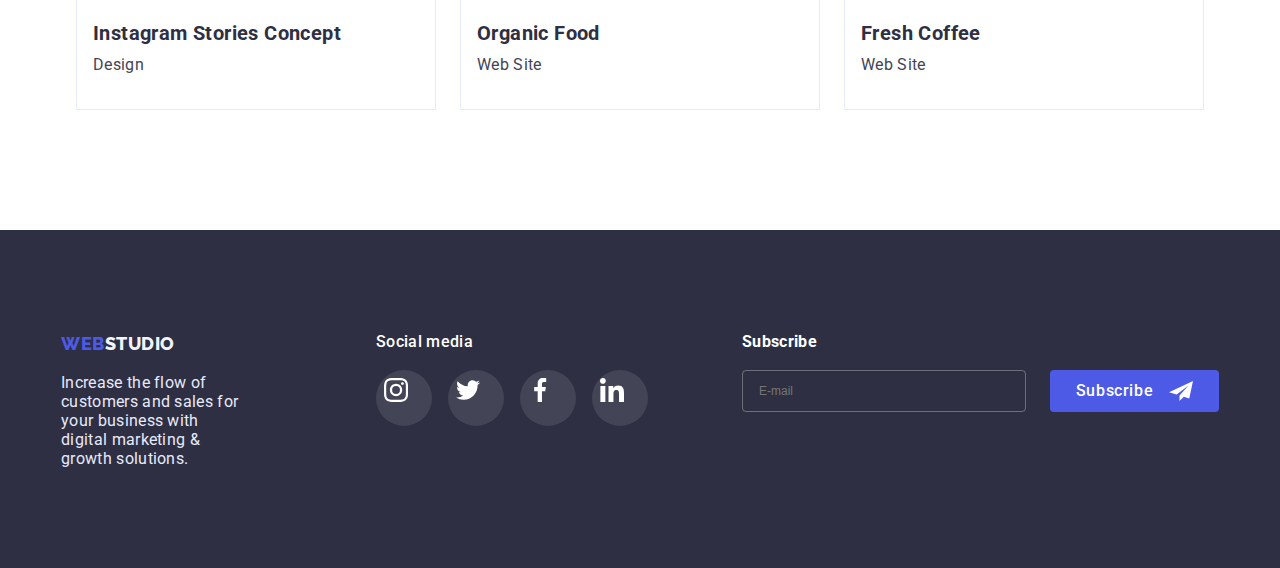
==== commit 4ae636b7: "hw-7" ====
--- a/portfolio.html
+++ b/portfolio.html
@@ -22,20 +22,27 @@
     <!-- шапка профілю -->
     <header class="header">
       <div class="container header-container">
-        
         <nav class="header-nav">
-          <a href="./index.html" class="logo link"><span class="logo-part">Web</span>Studio</a>
-          <button type="button" class="menu-toggle js-open-menu" aria-expanded="false" aria-controls="mobile-menu">
-                    <svg class="mobile-icon" aria-label="mobile menu switcher">
-                        <use href="./images/icons.svg#icon-menu-hamburger" class="icon-menu"></use>
-                    </svg>
-                </button>
+          <a href="./index.html" class="logo link"
+            ><span class="logo-part">Web</span>Studio</a
+          >
+          <button
+            type="button"
+            class="menu-toggle js-open-menu"
+            aria-expanded="false"
+            aria-controls="mobile-menu"
+          >
+            <svg class="mobile-icon" aria-label="mobile menu switcher">
+              <use
+                href="./images/icons.svg#icon-menu-hamburger"
+                class="icon-menu"
+              ></use>
+            </svg>
+          </button>
           <ul class="site-nav list">
-            <li  class="item"><a href="./index.html" class="link">Studio</a></li>
-            <li  class="item">
-              <a href="./portfolio.html" class="link active-link"
-                >Portfolio</a
-              >
+            <li class="item"><a href="./index.html" class="link">Studio</a></li>
+            <li class="item">
+              <a href="./portfolio.html" class="link active-link">Portfolio</a>
             </li>
             <li class="item"><a href="#" class="link">Contacts</a></li>
           </ul>
@@ -43,289 +50,314 @@
 
         <address class="address-nav">
           <ul class="auth-nav list">
-              <li class="item"><a href="mailto:info@devstudio.com" class="contacts link">info@devstudio.com</a></li>
-              <li class="item"><a href="tel:+110001111111" class="contacts link">+11 (000) 111-11-11</a></li>
+            <li class="item">
+              <a href="mailto:info@devstudio.com" class="contacts link"
+                >info@devstudio.com</a
+              >
+            </li>
+            <li class="item">
+              <a href="tel:+110001111111" class="contacts link"
+                >+11 (000) 111-11-11</a
+              >
+            </li>
           </ul>
-      </address>
-      
-    </div>
+        </address>
+      </div>
     </header>
     <!-- button-btn -->
     <main>
-      <section class="section examples">
-        <div class="container">
-          <h1 hidden>All</h1>
-          <ul class="list filter-btns">
-            <li class="item">
-              <button  type="button" class="button btn-secondary">All</button>
-            </li>
-
-            <li class="item"> 
-              <button type="button" class="button btn-secondary" >Web Site</button>
-            </li>
-
-            <li class="item">
-              <button type="button" class="button btn-secondary" >App</button>
-            </li>
-
-            <li class="item">
-              <button  type="button" class="button btn-secondary">Design</button>
-            </li>
-
-            <li class="item">
-              <button  type="button" class="button btn-secondary">Marketing</button>
-            </li>
-          </ul>
-
-          <h2 hidden>Card</h2>
-
-          <ul class="list works-list">
-            <li class="portfolio">
-              <a href="" class="link">
-                <div class="product-thumb">
-                  <img srcset="./images/portfolio1.jpg 1x, ./images/portfolio1@2x.jpg 2x" src="./images/portfolio1.jpg" alt="example of work 1" class="work-example" width="360">
-                  <div class="overlay">
-                    <p class="overlay-text">
-                      14 Stylish and User-Friendly App Design Concepts · Task
-                      Manager App · Calorie Tracker App · Exotic Fruit Ecommerce
-                      App · Cloud Storage App
-                    </p>
-                  </div>
-                </div>
+   <section class="section examples">
+    <div class="container">
+                <!-- bottons -->
+   <ul class="list filter-btns">
+      <li class="item"> <button type="button" class="button btn-secondary">All</button></li>
+    <li class="item"> <button type="button" class="button btn-secondary">Web Site</button></li>
+       <li class="item"> <button type="button" class="button btn-secondary">App</button></li>
+                    <li class="item"> <button type="button" class="button btn-secondary">Design</button></li>
+                    <li class="item"> <button type="button" class="button btn-secondary">Marketing</button></li>
                 
-                <div class="portfolio-content">
-                  <h3 class="title">Banking App Interface Concept</h3>
-
-                  <p class="text">App</p>
-                </div>
-              </a>
-            </li>
-
-            <li class="portfolio">
-              <a href="" class="link">
-                <div class="product-thumb">
-                  <img srcset="./images/portfolio2.jpg 1x, ./images/portfolio2@2x.jpg 2x" src="./images/portfolio2.jpg" alt="example of work 3" class="work-example" width="360">
-                  <div class="overlay-text">
-                    <p >
-                      14 Stylish and User-Friendly App Design Concepts · Task
-                      Manager App · Calorie Tracker App · Exotic Fruit Ecommerce
-                      App · Cloud Storage App
-                    </p>
-                  </div>
-                </div>
+                </ul>
                 
-          <div class="portfolio-content">
-                  <h3 class="title">Cashless Payment</h3>
-                  <p class="text">Marketing</p>
-                </div>
-              </a>
-            </li>
-            <li class="portfolio">
-              <a href="" class="link">
-                <div class="overlay">
-                  <img srcset="./images/portfolio3.jpg 1x, ./images/portfolio3@2x.jpg 2x" src="./images/portfolio3.jpg" alt="example of work 3" class="work-example" width="360">
-                  <div class="overlay-text">
-                    <p >
-                      14 Stylish and User-Friendly App Design Concepts · Task
-                      Manager App · Calorie Tracker App · Exotic Fruit Ecommerce
-                      App · Cloud Storage App
-                    </p>
-                  </div>
-                  </div>
-                <div class="portfolio-content">
-                  <h3 class="title">Meditaion App</h3>
-                  <p class="text">App</p>
-                </div>
-              </a>
-            </li>
-            <li class="portfolio">
-              <a href="" class="link">
-                <div class="overlay">
-                  <img srcset="./images/portfolio4.jpg 1x, ./images/portfolio4@2x.jpg 2x" src="./images/portfolio4.jpg" alt="example of work 3" class="work-example" width="360">
-                  <div class="overlay-text">
-                    <p >
-                      14 Stylish and User-Friendly App Design Concepts · Task
-                      Manager App · Calorie Tracker App · Exotic Fruit Ecommerce
-                      App · Cloud Storage App
-                    </p>
-                  </div>
-                </div>
-               
-                <div class="portfolio-content">
-                  <h3 class="title">Taxi Service</h3>
-                  <p class="text">Marketing</p>
-                </div>
-              </a>
-            </li>
-            <li class="portfolio">
-              <a href="" class="link">
-                <div class="product-thumb">
-                  <div class="overlay">
-                    <img srcset="./images/portfolio5.jpg 1x, ./images/portfolio5@2x.jpg 2x" src="./images/portfolio5.jpg" alt="example of work 3" class="work-example" width="360">
-                  <div class="overlay-text">
-                    <p >
-                      14 Stylish and User-Friendly App Design Concepts · Task
-                      Manager App · Calorie Tracker App · Exotic Fruit Ecommerce
-                      App · Cloud Storage App
-                    </p>
-                  </div>
-                </div>
-                </div>
-                <div class="portfolio-content">
-                  <h3 class="title">Screen Illustrations</h3>
-                  <p class="text">Design</p>
-                </div>
-              </a>
-            </li>
-            <li class="portfolio">
-              <a href="" class="link">
-                <div class="product-thumb">
-                  <img srcset="./images/portfolio6.jpg 1x, ./images/portfolio6@2x.jpg 2x" src="./images/portfolio6.jpg" alt="example of work 3" class="work-example" width="360">
-                  <div class="overlay-text">
-                    <p >
-                      14 Stylish and User-Friendly App Design Concepts · Task
-                      Manager App · Calorie Tracker App · Exotic Fruit Ecommerce
-                      App · Cloud Storage App
-                    </p>
-                  </div>
-                </div>
-             
-                <div class="portfolio-content">
-                  <h3 class="title">Online Courses</h3>
-                  <p class="text">Marketing</p>
-                </div>
-              </a>
-            </li>
-            <li class="portfolio">
-              <a href="." class="link">
-                <div class="product-thumb">
-                  <div class="overlay">
-                    <img srcset="./images/portfolio7.jpg 1x, ./images/portfolio7@2x.jpg 2x" src="./images/portfolio7.jpg" alt="example of work 3" class="work-example" width="360">
-                  <div class="overlay-text">
-                    <p >
-                      14 Stylish and User-Friendly App Design Concepts · Task
-                      Manager App · Calorie Tracker App · Exotic Fruit Ecommerce
-                      App · Cloud Storage App
-                    </p>
-                  </div>
-                </div>
-              </div>
-                <div class="portfolio-content">
-                  <h3 class="title">Instagram Stories Concept</h3>
-                  <p class="text">Design</p>
-                </div>
-              </a>
-            </li>
-            <li class="portfolio">
-              <a href="" class="link">
-                <div class="product-thumb">
-                  <div class="overlay">
-                  <img srcset="./images/portfolio8.jpg 1x, ./images/portfolio8@2x.jpg 2x" src="./images/portfolio8.jpg" alt="example of work 3" class="work-example" width="360">
-                  <div class="overlay-text">
-                  <p>
-                      14 Stylish and User-Friendly App Design Concepts · Task
-                      Manager App · Calorie Tracker App · Exotic Fruit Ecommerce
-                      App · Cloud Storage App
-                    </p>
-                  </div>
-                </div>
-              </div>
-                <div class="portfolio-content">
-                  <h3 class="title">Organic Food</h3>
-                  <p class="text">Web Site</p>
-                </div>
-              </a>
-            </li>
-            <li class="portfolio">
-              <a href="" class="link">
-                <div class="product-thumb">
-                  <div class="overlay">
-                  <img srcset="./images/portfolio9.jpg 1x, ./images/portfolio9@2x.jpg 2x" src="./images/portfolio9.jpg" alt="example of work 3" class="work-example" width="360">
-                  <div class="overlay-text">
-                    <p >
-                      14 Stylish and User-Friendly App Design Concepts · Task
-                      Manager App · Calorie Tracker App · Exotic Fruit Ecommerce
-                      App · Cloud Storage App
-                    </p>
-                  </div>
-                </div>
-              </div>
-                <a href="" class="link">
-                            
-                <div class="portfolio-content">
-                  <h3 class="title">Fresh Coffee</h3>
-                  <p class="text">Web Site</p>
-                </div>
-              </a>
-            </li>
-          </ul>
-        </div>
-      </section>
+                <!-- examples of works -->
+                <ul class="list works-list">
+                    <!-- first row of examples -->
+                    <li class="portfolio">
+                        <a href="" class="link">
+                            <div class="product-thumb">
+                                <img srcset="./images/portfolio1.jpg 1x, ./images/portfolio1@2x.jpg 2x" src="./images/portfolio1.jpg" alt="example of work 1" class="work-example" width="360">
+                                <div class="overlay">
+                                    <p class="overlay-text">
+                                        14 Stylish and User-Friendly App Design Concepts · Task Manager App · Calorie Tracker App · Exotic Fruit
+                                        Ecommerce App ·
+                                        Cloud Storage App
+                                    </p>
+                                </div>
+                            </div>
+                            
+                            <div class="portfolio-content">
+                                <h2 class="title">Banking App Interface Concept</h2>
+                                <p class="text">App</p>
+                            </div>
+                        </a>
+                    </li>
+                    <li class="portfolio">
+                        <a href="" class="link">
+                            <div class="product-thumb">
+                                <div class="overlay">
+                                    <img srcset="./images/portfolio2.jpg 1x, ./images/portfolio2@2x.jpg 2x" src="./images/portfolio2.jpg" alt="example of work 3" class="work-example" width="360">
+                                    <div class="overlay-text">
+                                        <p>
+                                            14 Stylish and User-Friendly App Design Concepts · Task Manager App · Calorie Tracker App · Exotic Fruit
+                                            Ecommerce App ·
+                                            Cloud Storage App
+                                        </p>
+                                    </div>
+                                </div>
+                            
+                            </div>
+                            
+                            <div class="portfolio-content">
+                                <h2 class="title">Cashless Payment</h2>
+                                <p class="text">Marketing</p>
+                            </div>
+                        </a>
+                    </li>
+                    <li class="portfolio">
+                        <a href="" class="link">
+                            <div class="product-thumb">
+                                <div class="overlay">
+                                    <img srcset="./images/portfolio3.jpg 1x, ./images/portfolio3@2x.jpg 2x" src="./images/portfolio3.jpg" alt="example of work 3" class="work-example" width="360">
+                                    <div class="overlay-text">
+                                        <p>
+                                            14 Stylish and User-Friendly App Design Concepts · Task Manager App · Calorie Tracker App · Exotic Fruit
+                                            Ecommerce App ·
+                                            Cloud Storage App
+                                        </p>
+                                    </div>
+                                </div>
+                            
+                            </div>
+                            
+                            <div class="portfolio-content">
+                                <h2 class="title">Meditaion App</h2>
+                                <p class="text">App</p>
+                            </div>
+                        </a>
+                    </li>
+                    <!-- second row of examples -->
+                    <li class="portfolio">
+                        <a href="" class="link">
+                            <div class="product-thumb">
+                                <div class="overlay">
+                                    <img srcset="./images/portfolio4.jpg 1x, ./images/portfolio4@2x.jpg 2x" src="./images/portfolio4.jpg" alt="example of work 3" class="work-example" width="360">
+                                    <div class="overlay-text">
+                                        <p>
+                                            14 Stylish and User-Friendly App Design Concepts · Task Manager App · Calorie Tracker App · Exotic Fruit
+                                            Ecommerce App ·
+                                            Cloud Storage App
+                                        </p>
+                                    </div>
+                                </div>
+                            
+                            </div>
+                            
+                            <div class="portfolio-content">
+                                <h2 class="title">Taxi Service</h2>
+                                <p class="text">Marketing</p>
+                            </div>
+                        </a>
+                    </li>
+                    <li class="portfolio">
+                        <a href="" class="link">
+                            <div class="product-thumb">
+                                <div class="overlay">
+                                    <img srcset="./images/portfolio5.jpg 1x, ./images/portfolio5@2x.jpg 2x" src="./images/portfolio5.jpg" alt="example of work 3" class="work-example" width="360">
+                                    <div class="overlay-text">
+                                        <p>
+                                            14 Stylish and User-Friendly App Design Concepts · Task Manager App · Calorie Tracker App · Exotic Fruit
+                                            Ecommerce App ·
+                                            Cloud Storage App
+                                        </p>
+                                    </div>
+                                </div>
+                            
+                            </div>
+                            
+                            <div class="portfolio-content">
+                                <h2 class="title">Screen Illustrations</h2>
+                                <p class="text">Design</p>
+                            </div>
+                        </a>
+                    </li>
+                    <li class="portfolio">
+                        <a href="" class="link">
+                            <div class="product-thumb">
+                                <div class="overlay">
+                                    <img srcset="./images/portfolio6.jpg 1x, ./images/portfolio6@2x.jpg 2x" src="./images/portfolio6.jpg" alt="example of work 3" class="work-example" width="360">
+                                    <div class="overlay-text">
+                                        <p>
+                                            14 Stylish and User-Friendly App Design Concepts · Task Manager App · Calorie Tracker App · Exotic Fruit
+                                            Ecommerce App ·
+                                            Cloud Storage App
+                                        </p>
+                                    </div>
+                                </div>
+                            
+                            </div>
+                            
+                            <div class="portfolio-content">
+                                <h2 class="title">Online Courses</h2>
+                                <p class="text">Marketing</p>
+                            </div>
+                        </a>
+                    </li>
+                    <!-- third row of examples -->
+                    <li class="portfolio">
+                        <a href="" class="link">
+                            <div class="product-thumb">
+                                <div class="overlay">
+                                    <img srcset="./images/portfolio7.jpg 1x, ./images/portfolio7@2x.jpg 2x" src="./images/portfolio7.jpg" alt="example of work 3" class="work-example" width="360">
+                                    <div class="overlay-text">
+                                        <p>
+                                            14 Stylish and User-Friendly App Design Concepts · Task Manager App · Calorie Tracker App · Exotic Fruit
+                                            Ecommerce App ·
+                                            Cloud Storage App
+                                        </p>
+                                    </div>
+                                </div>
+                            
+                            </div>
+                            
+                            <div class="portfolio-content">
+                                <h2 class="title">Instagram Stories Concept</h2>
+                                <p class="text">Design</p>
+                            </div>
+                        </a>
+                    </li>
+                    <li class="portfolio">
+                        <a href="" class="link">
+                            <div class="product-thumb">
+                                <div class="overlay">
+                                    <img srcset="./images/portfolio8.jpg 1x, ./images/portfolio8@2x.jpg 2x" src="./images/portfolio8.jpg" alt="example of work 3" class="work-example" width="360">
+                                    <div class="overlay-text">
+                                        <p>
+                                            14 Stylish and User-Friendly App Design Concepts · Task Manager App · Calorie Tracker App · Exotic Fruit
+                                            Ecommerce App ·
+                                            Cloud Storage App
+                                        </p>
+                                    </div>
+                                </div>
+                            
+                            </div>
+                            
+                            <div class="portfolio-content">
+                                <h2 class="title">Organic Food</h2>
+                                <p class="text">Web Site</p>
+                            </div>
+                        </a>
+                    </li>
+                    <li class="portfolio">
+                      <a href="" class="link">
+                        <div class="product-thumb">
+                            <div class="overlay">
+                                <img srcset="./images/portfolio9.jpg 1x, ./images/portfolio9@2x.jpg 2x" src="./images/portfolio9.jpg" alt="example of work 3" class="work-example" width="360">
+                                <div class="overlay-text">
+                                    <p>
+                                        14 Stylish and User-Friendly App Design Concepts · Task Manager App · Calorie Tracker App · Exotic Fruit
+                                        Ecommerce App ·
+                                        Cloud Storage App
+                                    </p>
+                                </div>
+                            </div>
+                        
+                        </div>
+                       
+                           
+                            <div class="portfolio-content">
+                                <h2 class="title">Fresh Coffee</h2>
+                                <p class="text">Web Site</p>
+                            </div>
+                        </a>
+                    </li>
+                </ul>
+            </div>
+           
+        </section>
     </main>
     <footer class="footer">
-    <div class="container ">
-      <div class="footer-container">
-        <div class="footer-info">
-          <a href="./index.html" class="logo link footer-logo"><span class="logo-part">Web</span>Studio</a>
-          <p class="footer-text">Increase the flow of customers and sales for your business with digital marketing
-              & growth
-              solutions.</p>
-
+      <div class="container">
+        <div class="footer-container">
+          <div class="footer-info">
+            <a href="./index.html" class="logo link footer-logo"
+              ><span class="logo-part">Web</span>Studio</a
+            >
+
+            <p class="footer-text">
+              Increase the flow of customers and sales for your business with
+              digital marketing & growth solutions.
+            </p>
+          </div>
+          <!-- Social media icons -->
+          <div class="footer-social-media">
+            <h3 class="title">Social media</h3>
+            <ul class="list">
+              <li class="item">
+                <a href="#" class="link social-media-link">
+                  <svg class="sc-md-icon">
+                    <use href="./images/icons.svg#icon-instagram"></use>
+                  </svg>
+                </a>
+              </li>
+
+              <li class="item">
+                <a href="#" class="link social-media-link">
+                  <svg class="sc-md-icon">
+                    <use href="./images/icons.svg#icon-twitter"></use>
+                  </svg>
+                </a>
+              </li>
+              <li class="item">
+                <a href="#" class="link social-media-link">
+                  <svg class="sc-md-icon">
+                    <use href="./images/icons.svg#icon-facebook"></use>
+                  </svg>
+                </a>
+              </li>
+              <li class="item">
+                <a href="#" class="link social-media-link">
+                  <svg class="sc-md-icon">
+                    <use href="./images/icons.svg#icon-linkedin"></use>
+                  </svg>
+                </a>
+              </li>
+            </ul>
+          </div>
+
+          <form action="#" class="subscribe-form">
+            <h3 class="title footer-form-title">Subscribe</h3>
+            <div class="subscribe-field">
+              <label for="email" class="subscribe-field">
+                <input
+                  type="email"
+                  name="email"
+                  id="email"
+                  placeholder="E-mail"
+                  class="mail-input"
+                />
+              </label>
+
+              <button type="submit" class="button subscribe-button">
+                Subscribe
+                <svg class="subscribe-icon">
+                  <use href="./images/icons.svg#icon-telegram"></use>
+                </svg>
+              </button>
+            </div>
+          </form>
         </div>
-        <!-- Sicial media icons -->
-        <div class="footer-social-media">
-          <p class="title">Social media</p>
-          <ul class="list">
-            <li class="item">
-              <a class="link social-media-link" href="#">
-                <svg class="sc-md-icon">
-                  <use href="./images/icons.svg#icon-instagram"></use>
-                </svg>
-              </a>
-            </li>
-
-            <li class="item">
-              <a class="link social-media-link" href="#">
-                <svg class="sc-md-icon">
-                  <use href="./images/icons.svg#icon-twitter"></use>
-                </svg>
-              </a>
-            </li>
-            <li class="footer-socials-item">
-              <a class="link social-media-link" href="#">
-                <svg class="sc-md-icon">
-                  <use href="./images/icons.svg#icon-facebook"></use>
-                </svg>
-              </a>
-            </li>
-            <li class="footer-socials-item">
-              <a class="link social-media-link" href="#">
-                <svg class="sc-md-icon">
-                  <use href="./images/icons.svg#icon-linkedin"></use>
-                </svg>
-              </a>
-            </li>
-          </ul>
-        </div>
-        <form action="#" class="subscribe-form">
-          <h3 class="title footer-form-title">Subscribe</h3>
-          <div class="subscribe-field">
-              <label for="email" class="subscribe-field">
-                  <input type="mail" name="email" id="email" placeholder="E-mail" class="mail-input">
-              </label>
-              <button type="submit" class=" button subscribe-button">
-                  Subscribe
-                  <svg class="subscribe-icon">
-                      <use href="./images/icons.svg#icon-telegram"></use>
-                  </svg>
-
-              </button>
-          </div>
-
-      </form>
-      </div>
       </div>
     </footer>
+
     <!-- mobile menu -->
     <div class="menu-container js-menu-container" id="mobile-menu">
       <button class="menu-toggle js-close-menu">
@@ -335,16 +367,18 @@
       </button>
       <div class="mobile-nav">
         <ul class="mobile-menu list">
-          <li class="item"><a href="./index.html" class="link current-mobile">Studio</a></li>
           <li class="item">
-            <a href="./portfolio.html" class="link">Portfolio</a>
+            <a href="./index.html" class="link">Studio</a>
           </li>
-          <li class="item"><a href="" class="link  ">Contacts</a></li>
+          <li class="item ">
+            <a href="./portfolio.html" class=" active-link">Portfolio</a>
+          </li>
+          <li class="item"><a href="" class="link">Contacts</a></li>
         </ul>
         <div class="mobile-menu-contacts">
           <ul class="mobile-auth-nav list">
             <li class="item">
-              <a href="tel:+110001111111" class="tel link "
+              <a href="tel:+110001111111" class="tel link"
                 >+11 (000) 111-11-11</a
               >
             </li>
@@ -387,7 +421,7 @@
         </div>
       </div>
     </div>
-  
+
     <script src="./js/modal-menu.js"></script>
   </body>
 </html>
--- a/css/styles.css
+++ b/css/styles.css
@@ -77,6 +77,7 @@
     margin-left: auto;
     margin-right: auto;
     width: 100%;
+    
 
 }
 
@@ -128,45 +129,36 @@
     color: var(--accent-color);
 }
 
+
+
+
 .hero-title {
-    font-size: 36px;
-    color: var(--primary-bg-color);
-    letter-spacing: 0.02em;
-    line-height: 1.07;
-    text-align: center;
-    
-    margin-bottom: 72px;
+    max-width: 320px;
     margin-left: auto;
     margin-right: auto;
-
-}
-
-@media screen and (max-width: 767px) {
+  
+    color: var(--primary-bg-color);
+    font-size: 36px;
+    line-height: 1.11;
+    letter-spacing: 0.02em;
+    margin-bottom: 72px;
+  }
+  
+  @media screen and (min-width: 768px) {
     .hero-title {
-        width: calc(100% - 112px);
-        max-width: 318px;
-    }
-}
-
-@media screen and (min-width: 768px) {
+      max-width: 500px;
+      font-size: 56px;
+      line-height: 1.07;
+  
+      margin-bottom: 40px;
+    }
+  }
+  @media screen and (min-width: 1200px) {
     .hero-title {
-        width: 496px;
-        font-size: 56px;
-        margin-bottom: 40px;
-    }
-}
-
-@media screen and (min-width: 1200px) {
-    .hero-title {
-
-        text-align: center;
-        margin: 0 auto 48px auto;
-        width: 496px;
-
-
-    }
-}
-
+      margin-bottom: 48px;
+    }
+  }
+  
 
 .section-title {
     font-size: 36px;
@@ -228,7 +220,10 @@
     background-color: var(--secondary-accent-color);
     box-shadow: 0px 4px 4px rgba(0, 0, 0, 0.15);
 }
-
+.header {
+    border-bottom: 1px solid var(--third-text-color);
+    box-shadow: 0px 2px 1px rgb(46 47 66 / 8%), 0px 1px 1px rgb(46 47 66 / 16%), 0px 1px 6px rgb(46 47 66 / 8%);
+}
 
 .header-nav {
     display: flex;
@@ -292,7 +287,7 @@
 
     .site-nav {
         display: flex;
-        margin-left: 76px;
+        margin-left: 120px;
     }
 
     .site-nav .item:not(:last-child) {
@@ -325,6 +320,10 @@
         color: var(--secondary-accent-color);
     }
 
+
+   .link .active-link{
+        background-color: #31D0AA;
+    }
     .site-nav .active-link::after {
         content: '';
 
@@ -364,7 +363,10 @@
         transition-timing-function: cubic-bezier(0.4, 0, 0.2, 1);
 
     }
-
+    .contacts {
+        letter-spacing: 0.04em;
+      
+    }
     .auth-nav .contacts:hover,
     .auth-nav .contacts:focus {
 
@@ -375,7 +377,10 @@
 }
 @media screen and (min-width: 768px) and (max-width: 1200px) {
     .auth-nav {
+        padding: auto;
         flex-direction: column;
+        row-gap: 12px;
+       
 
     }
 
@@ -400,17 +405,15 @@
     margin-right: auto;
     margin-left: auto;
     display: flex;
-
-
-}
-
+     
+
+}
 .footer-logo {
     color: var(--second-bg-color);
     line-height: 1.5;
     letter-spacing: 0.03em;
     margin-bottom: 16px;
 }
-
 .footer-social-media .title {
     font-size: 16px;
     line-height: 1.5;
@@ -418,22 +421,19 @@
     color: var(--primary-bg-color);
     margin-bottom: 16px;
 }
-
 .footer-info .footer-text {
     margin-top: 16px;
 }
 
-
-@media screen and (max-width: 767px) {
-    .footer-info {
+@media screen and (max-width: 767px){
+    .footer-info{
         text-align: center;
-    }
-
-    .footer-info .footer-text {
-        text-align: left;
-    }
-}
-
+        }
+    
+        .footer-info .footer-text {
+            text-align: left;
+        }
+}
 .footer-social-media .list {
     display: flex;
     justify-content: center;
@@ -441,7 +441,6 @@
 
 
 }
-
 
 .social-media-link {
     display: inline-block;
@@ -455,16 +454,13 @@
     transition-duration: 250ms;
     transition-timing-function: cubic-bezier(0.4, 0, 0.2, 1);
 
-
-}
-
+}
 
 .social-media-link:hover,
 .social-media-link:focus {
     background-color: #31D0AA;
 
 }
-
 
 .sc-md-icon {
     display: block;
@@ -474,61 +470,52 @@
     left: 50%;
     fill: currentColor;
 }
-
-
 @media screen and (max-width: 767px) {
-
+    
 
     .footer-container {
         flex-direction: column;
         gap: 72px;
         justify-content: center;
     }
-
-    .container .footer-info {
-        width: 268px;
-        margin-right: auto;
-        margin-left: auto;
-    }
-
+        .container .footer-info {
+            width: 268px;
+            margin-right: auto;
+            margin-left: auto;
+    }
     .footer-logo {
         margin-left: auto;
         margin-right: auto;
         text-align: center;
-
-    }
-
+        
+    }
     .footer-social-media {
         margin-right: auto;
         margin-left: auto;
-
-    }
-
+            
+    }
     .footer-social-media .title {
         margin-left: auto;
         margin-right: auto;
         text-align: center;
-
-    }
-}
-
+                    
+    }
+}
 
 @media screen and (min-width: 768px) {
-
+    
     .footer-container {
         flex-wrap: wrap;
         justify-content: left;
-    }
-
+        }
     .container .footer-info {
-        width: 264px;
-
-    }
-
-}
-
+         width: 264px;
+    
+    }
+
+}
 @media screen and (min-width: 768px) and (max-width: 1999px) {
-
+    
     .footer-container {
         gap: 72px 24px;
     }
@@ -542,43 +529,39 @@
         background-color: var(--secondary-text-color);
         color: var(--third-text-color);
     }
-
     .footer-container {
         flex-wrap: nowrap;
         flex-direction: row;
         justify-content: center;
-    }
-
+        column-gap: 14px;
+       
+    }
     .container .footer-info {
         width: 264px;
         margin-right: 0;
     }
-
     .footer-social-media {
         margin-right: 80px;
-        margin-left: 120px;
-    }
-
-}
-
-
-/* footer-form */
-
-.footer-form-title {
+         margin-left: 120px;
+    }
+    
+}
+
+ /* footer-form */
+
+ .footer-form-title{
     font-size: 16px;
     margin-bottom: 16px;
     line-height: 1.5;
     color: var(--primary-bg-color)
-}
-
-.subscribe-field {
+ }
+ .subscribe-field{
     display: flex;
     align-items: center;
     gap: 16px;
-}
-
-.mail-input {
-
+ }
+ .mail-input{
+    
     padding-left: 16px;
     padding-top: 8px;
     padding-bottom: 8px;
@@ -588,9 +571,12 @@
     color: var(--third-text-color);
     border: 1px solid rgba(255, 255, 255, 0.3);
     border-radius: 4px;
-}
-
-.subscribe-button {
+ }
+ .mail-input:focus {
+    outline: none;
+    border-color: var(--accent-color);
+ }
+ .subscribe-button{
     padding: 8px 24px;
     display: flex;
     gap: 16px;
@@ -598,60 +584,59 @@
     align-items: center;
 }
 
-.subscribe-icon {
+ .subscribe-icon{
     width: 24px;
     height: 24px;
- fill: currentColor;
-
-}
-
-@media screen and (max-width: 480px) {
+    /* margin-left: 16px; */
+    fill: currentColor;
+ }
+ 
+
+  @media screen and (max-width: 480px){
     .mail-input {
-        width: 100%;
-        max-width: 396px;
-
-    }
-}
-
-
-@media screen and (min-width: 480px) and (max-width: 767px) {
+            
+        
+   width: 300px;
+
+        }
+    /*  */
+  }
+@media screen and (min-width: 480px) and (max-width: 767px){
     .mail-input {
-        width: 396px;
-
-    }
-}
-
-@media screen and (max-width: 767px) {
+            width: 396px;
+    
+        }
+}
+ @media screen and (max-width: 767px){
     .footer-form-title {
-        text-align: center;
-    }
-
+        text-align:center ;
+    }
     .subscribe-field {
         flex-direction: column;
         justify-content: center;
     }
-
-
-}
-
-
-
-@media screen and (min-width: 768px) {
-    .subscribe-field {
-        flex-direction: row;
-        gap: 24px;
-
-    }
-
+    
+    
+ }
+  @media screen and (min-width: 768px) {
+           .subscribe-field {
+          flex-direction: row;
+          gap:  24px;
+          
+      }
     .mail-input {
         width: 264px;
     }
 
-}
+  }
+  @media screen and (min-width: 768px) {
+    
+  }
 
 /* hero section */
 
 .hero {
+
     background-color: #2E2F42;
     text-align: center;
     width: 100%;
@@ -660,7 +645,7 @@
     padding: 112px 0;
     margin-left: auto;
     margin-right: auto;
-    
+    background: linear-gradient(to right, rgba(46, 47, 66, 0.7), rgba(46, 47, 66, 0.7)), url(/images/mobile-bg-img.jpg);
 
     background-position: center;
     background-repeat: no-repeat;
@@ -678,6 +663,7 @@
         background: linear-gradient(to right, rgba(46, 47, 66, 0.7), rgba(46, 47, 66, 0.7)), url(..//images/mobile-bg-img@2x.jpg);
         background-position: center;
         background-repeat: no-repeat;
+        max-width: 1440px;
         background-size: cover;
     }
 }
@@ -686,7 +672,7 @@
     .hero {
         background: linear-gradient(to right, rgba(46, 47, 66, 0.7), rgba(46, 47, 66, 0.7)), url(../images/tablet-bg-img.jpg);
         background-position: center;
-        max-width: 768px;
+        max-width: 1440px;
         max-height: 436px;
         padding-top: 112px;
         padding-bottom: 108px;
@@ -704,7 +690,7 @@
         background-position: center;
         background-repeat: no-repeat;
         background-size: cover;
-
+       
 
     }
 }
@@ -1187,10 +1173,6 @@
 
 }
 
-img.work-example {
-    display: block;
-
-}
 
 .portfolio {
 
@@ -1204,7 +1186,8 @@
 
         margin-bottom: 0;
         padding-top: 48px;
-
+        padding-left:  16px; 
+        padding-right: 16px;
         padding-bottom: 16px;
     }
 
@@ -1212,7 +1195,7 @@
         flex-wrap: wrap;
         row-gap: 16px;
         justify-content: left;
-        padding-left: 16px;
+       
         margin-bottom: 48px;
     }
 
@@ -1233,7 +1216,7 @@
 @media screen and (min-width: 768px) {
     .examples {
         padding-top: 64px;
-
+       
         padding-right: 16px;
     }
 
@@ -1251,7 +1234,7 @@
     }
 
     img.work-example {
-        width: 356px;
+        /* width: 356px; */
     }
 }
 
@@ -1272,7 +1255,7 @@
     }
 
     img.work-example {
-        width: 360px;
+        /* width: 360px; */
     }
 
 
@@ -1289,6 +1272,7 @@
 .portfolio-content {
     padding-left: 16px;
     padding-bottom: 32px;
+    padding-right: 16px;
     padding-top: 32px;
     border-right: 1px solid var(--third-text-color);
     border-left: 1px solid var(--third-text-color);
@@ -1321,7 +1305,7 @@
     transition-duration: 250ms;
     transition-timing-function: cubic-bezier(0.4, 0, 0.2, 1);
     transform: scaleY(0);
-     transform: translateY(100%); 
+    
     transform-origin: bottom;
 
 }
@@ -1353,9 +1337,6 @@
     transform: translateY(0);
     opacity: 1;
 }
-
-
-
 /* Modal */
 .backdrop {
     position: fixed;
@@ -1366,46 +1347,55 @@
     align-items: center;
     padding: 20px 0;
     width: 100%;
-    /* height: 100%; */
+    height: 100%;
     background-color: rgba(46, 47, 66, 0.4);
-    transition-property: opacity, transform, background-color, visibility;
-    transition-duration: 250ms;
-    transition-timing-function: cubic-bezier(0.4, 0, 0.2, 1);
-    overflow-y: hidden;
-}
+    transition: opacity 500ms, visibility 500ms;
+}
+
+
 
 .backdrop.is-hidden {
     opacity: 0;
+    visibility: hidden;
     pointer-events: none;
-    visibility: hidden;
-}
+}
+
+
+
 
 .modal {
-    width: 100%;
-    max-width: 394px;
-    position: relative;
-   background-color: var(--primary-bg-color);
-    opacity: 1;
-    transition-property: opacity,transform,background-color,visibility;
-    transition-duration: 250ms;
-    transition-timing-function: cubic-bezier(0.4, 0, 0.2, 1);
-
-    padding: 72px 16px 24px 16px;
-    overflow-y: hidden;
-    overflow-x: hidden;
-
-}
-
-    
+    position: absolute;
+    width: 95%;
+    min-height: 584px;
+    padding: 72px 24px 24px 24px;
+    background-color: #fcfcfc;
+    box-shadow: 0px 1px 1px rgb(0 0 0 / 14%), 0px 1px 3px rgb(0 0 0 / 12%), 0px 2px 1px rgb(0 0 0 / 20%);
+    border-radius: 4px;
+    top: 50%;
+    left: 50%;
+    transform: translate(-50%, -50%);
+}
+
+   
 @media screen and (min-width: 480px) {
     .modal {
         height: 100%;
         max-height: 586px;
-    }
-}
-
-@media screen and (min-width: 768px) {}
-
+        width: 408px;
+        
+    }
+}
+
+@media screen and (min-width: 768px) {
+   .modal {
+    width: 408px;
+}
+   }
+   @media screen and (max-width: 767px) {
+       .modal {
+       max-width: 394px;
+   }
+}
 @media screen and (min-width: 1200px) {
     .backdrop {
         padding: 20px 0;
@@ -1596,11 +1586,9 @@
     left: 0;
     width: 100%;
     height: 100%;
-    padding: 80px 50px 40px 40px;
-
+    padding: 80px 35px 40px 40px;
     background-color: var(--primary-bg-color);
     z-index: 2;
-
     transform: translateX(100%);
     transition-property: transform;
     transition-duration: 250ms;
@@ -1619,7 +1607,6 @@
     position: absolute;
     top: 40px;
     right: 40px;
-
     width: 24px;
     height: 24px;
     background-color: var(--third-text-color);
@@ -1627,7 +1614,6 @@
     border: 1px solid rgba(0, 0, 0, 0.1);
     border-radius: 50%;
     margin: 0;
-
     cursor: pointer;
     transition-property: color, background-color;
     transition-duration: 250ms;
@@ -1678,15 +1664,13 @@
 .mobile-menu .item:not(:last-child) {
     margin-bottom: 40px;
 }
-
 .mobile-menu .link {
     display: block;
-
     color: var(--secondary-text-color);
     font-weight: 500;
     font-size: 36px;
     font-weight: 700;
-    line-height: 1.5;
+    line-height: 1.1;
     letter-spacing: 0.02em;
     transition-property: color;
     transition-duration: 250ms;
@@ -1694,10 +1678,22 @@
 
 }
 
-.mobile-menu .link:hover,
-.mobile-menu .link:focus {
+
+.active-link {
+    display: block;
+    text-decoration: none;
     color: var(--secondary-accent-color);
-}
+    font-weight: 500;
+    font-size: 36px;
+    font-weight: 700;
+    line-height: 1.1;
+    letter-spacing: 0.02em;
+    transition-property: color;
+    transition-duration: 250ms;
+    transition-timing-function: cubic-bezier(0.4, 0, 0.2, 1);
+}
+
+
 
 .mobile-auth-nav {
     margin-bottom: 48px;
@@ -1723,13 +1719,15 @@
 
 .tel.link {
     font-size: 36px;
-    font-weight: 600px;
+    font-weight: 700;
+    color: var(--secondary-accent-color);
+    letter-spacing: 0.02em;
 
 }
 
 .menu-container .soc-med-list {
     display: flex;
     flex-wrap: wrap;
-    gap: 56px
-}
-
+    gap: 20px;
+}
+
